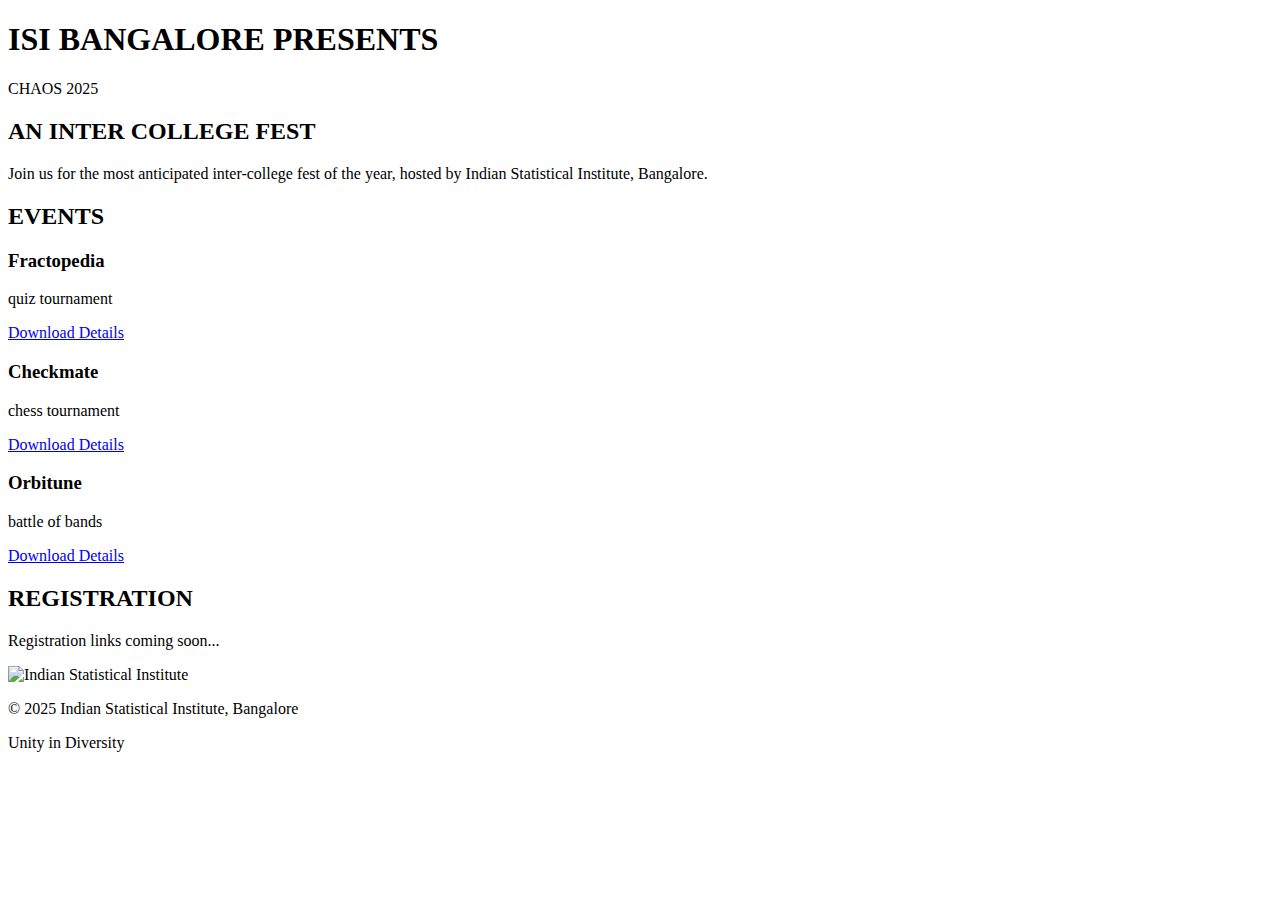
==== index.html @ 6eb68c9f "change names" ====
<!DOCTYPE html>
<html lang="en">
<head>
    <meta charset="UTF-8">
    <meta name="viewport" content="width=device-width, initial-scale=1.0">
    <title>CHAOS 2025 - ISI Bangalore Inter College Fest</title>
    <link rel="stylesheet" href="css/style.css">
    <link rel="icon" type="image/x-icon" href="images/favicon.ico">
</head>
<body>
    <header>
        <div class="container">
            <h1>ISI BANGALORE PRESENTS</h1>
            <div class="logo">CHAOS 2025</div>
            <h2>AN INTER COLLEGE FEST</h2>
        </div>
    </header>

    <section class="intro">
        <div class="container">
            <p>Join us for the most anticipated inter-college fest of the year, hosted by Indian Statistical Institute, Bangalore.</p>
        </div>
    </section>

    <section class="events">
        <div class="container">
            <h2>EVENTS</h2>
            
            <div class="event-item">
                <h3>Fractopedia</h3>
                <p>quiz tournament</p>
                <a href="pdfs/fractopedia.pdf" class="btn">Download Details</a>
            </div>
            
            <div class="event-item">
                <h3>Checkmate</h3>
                <p>chess tournament</p>
                <a href="pdfs/checkmate.pdf" class="btn">Download Details</a>
            </div>
            
            <div class="event-item">
                <h3>Orbitune</h3>
                <p>battle of bands</p>
                <a href="pdfs/orbitune.pdf" class="btn">Download Details</a>
            </div>
        </div>
    </section>

    <section class="registration">
        <div class="container">
            <h2>REGISTRATION</h2>
            <p>Registration links coming soon...</p>
            <!-- Payment links to be added later -->
        </div>
    </section>

    <footer>
        <div class="container">
            <img src="images/isi-logo.png" alt="Indian Statistical Institute" class="isi-logo">
            <p>© 2025 Indian Statistical Institute, Bangalore</p>
            <p>Unity in Diversity</p>
        </div>
    </footer>

    <script src="js/script.js"></script>
</body>
</html>
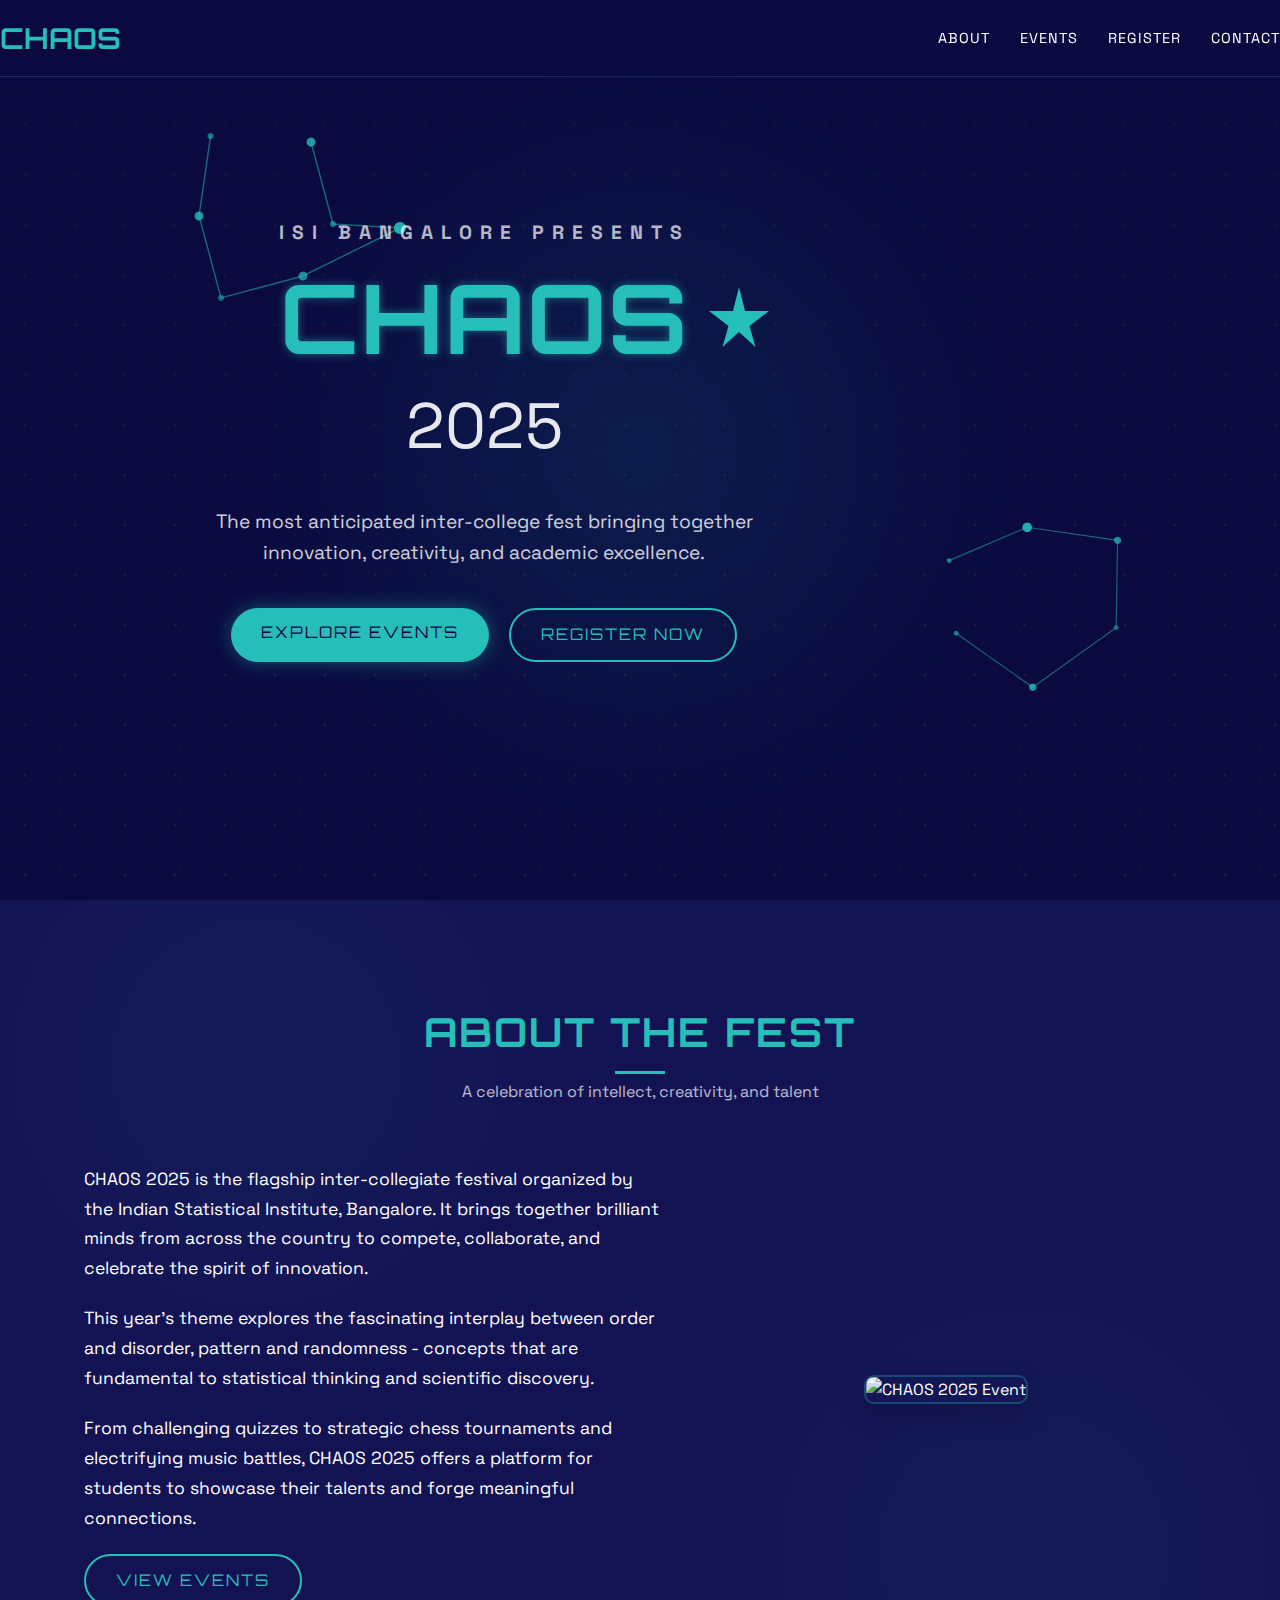
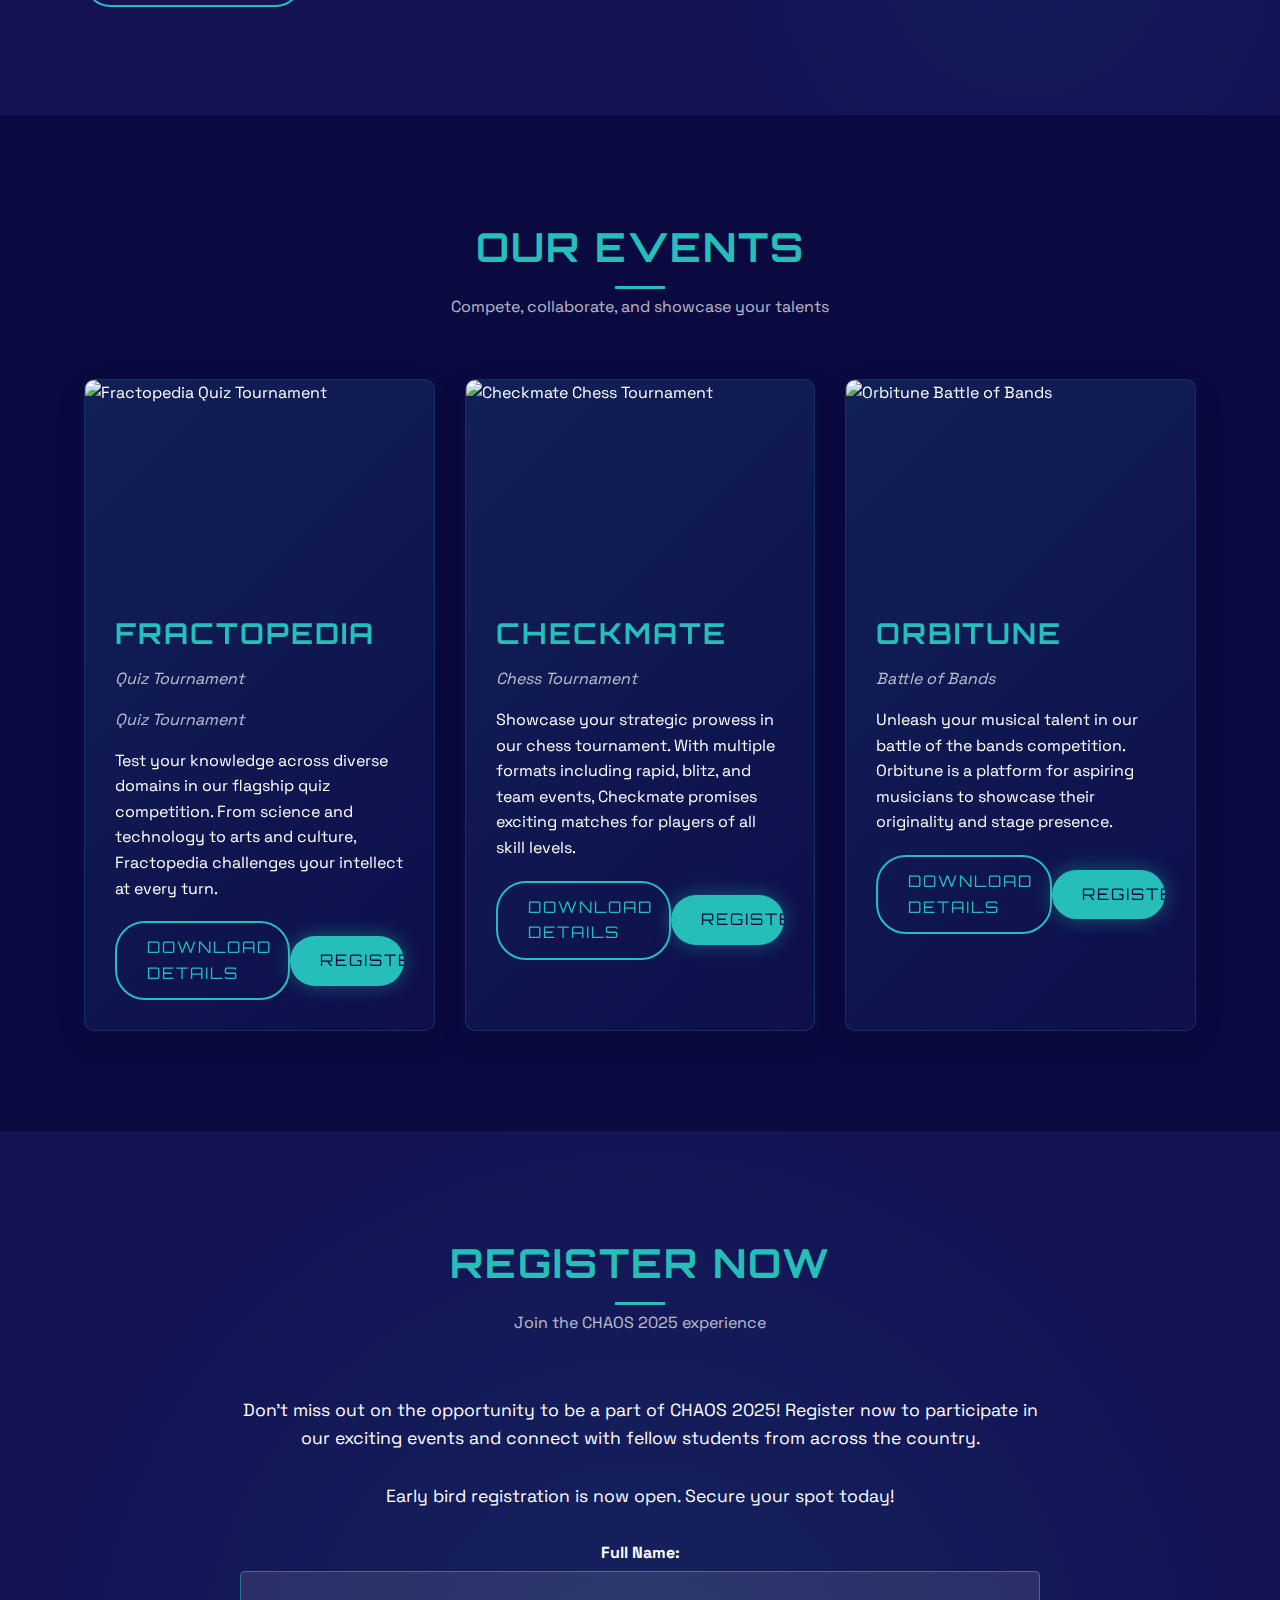
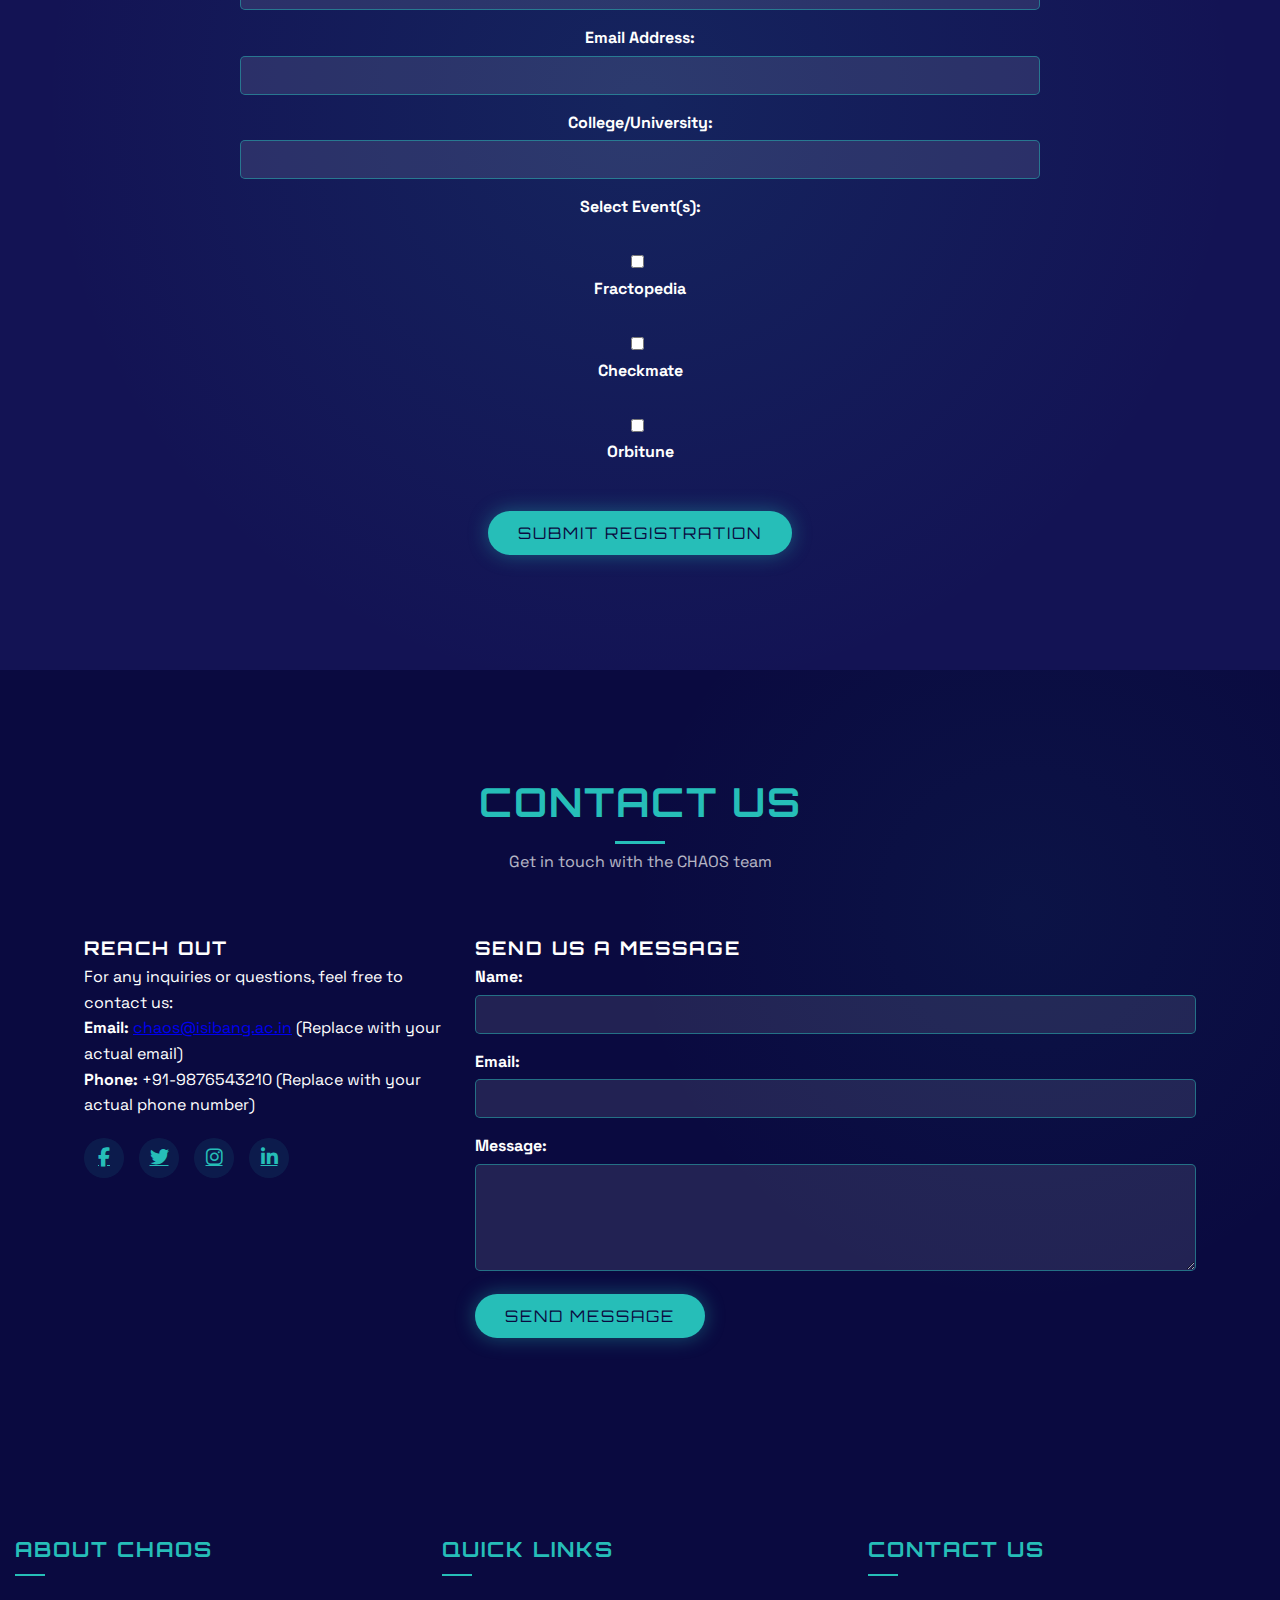
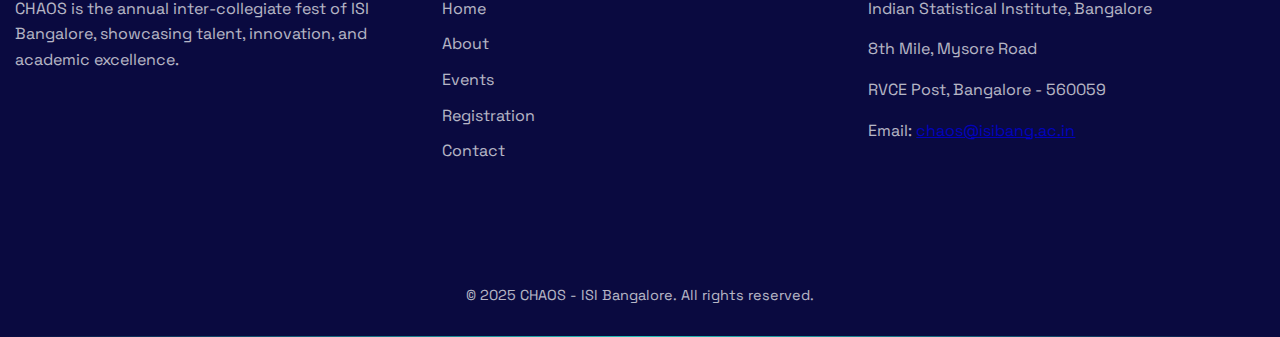
==== commit b2a6278d: "Update index.html" ====
--- a/index.html
+++ b/index.html
@@ -1,67 +1,1230 @@
 <!DOCTYPE html>
 <html lang="en">
+
 <head>
     <meta charset="UTF-8">
     <meta name="viewport" content="width=device-width, initial-scale=1.0">
-    <title>CHAOS 2025 - ISI Bangalore Inter College Fest</title>
-    <link rel="stylesheet" href="css/style.css">
-    <link rel="icon" type="image/x-icon" href="images/favicon.ico">
+    <title>CHAOS 2025 | ISI Bangalore</title>
+    <link rel="stylesheet" href="https://cdnjs.cloudflare.com/ajax/libs/font-awesome/6.4.0/css/all.min.css">
+    <link rel="preconnect" href="https://fonts.googleapis.com">
+    <link rel="preconnect" href="https://fonts.gstatic.com" crossorigin>
+    <link
+        href="https://fonts.googleapis.com/css2?family=Space+Grotesk:wght@300;400;500;600;700&family=Orbitron:wght@400;500;600;700&display=swap"
+        rel="stylesheet">
+    <style>
+        /* Reset & Base Styles */
+        *,
+        *::before,
+        *::after {
+            margin: 0;
+            padding: 0;
+            box-sizing: border-box;
+        }
+
+        :root {
+            --dark-blue: #0A0A40;
+            --light-blue: #131354;
+            --teal: #26BEB8;
+            --bright-teal: #3CFFE6;
+            --dark-teal: #1A8F8A;
+            --white: #FFFFFF;
+        }
+
+        html {
+            scroll-behavior: smooth;
+        }
+
+        body {
+            font-family: 'Space Grotesk', sans-serif;
+            background-color: var(--dark-blue);
+            color: var(--white);
+            line-height: 1.6;
+            overflow-x: hidden;
+            background-image:
+                radial-gradient(circle at 20% 20%, rgba(38, 190, 184, 0.03) 0%, transparent 200px),
+                radial-gradient(circle at 80% 80%, rgba(38, 190, 184, 0.05) 0%, transparent 400px);
+        }
+
+        /* Animation for background stars */
+        @keyframes float {
+            0% {
+                transform: translateY(0) rotate(0deg);
+            }
+
+            50% {
+                transform: translateY(-20px) rotate(5deg);
+            }
+
+            100% {
+                transform: translateY(0) rotate(0deg);
+            }
+        }
+
+        @keyframes pulse {
+            0% {
+                opacity: 0.3;
+            }
+
+            50% {
+                opacity: 1;
+            }
+
+            100% {
+                opacity: 0.3;
+            }
+        }
+
+        @keyframes fadeIn {
+            from {
+                opacity: 0;
+                transform: translateY(20px);
+            }
+
+            to {
+                opacity: 1;
+                transform: translateY(0);
+            }
+        }
+
+        /* Typography */
+        h1,
+        h2,
+        h3,
+        h4 {
+            font-family: 'Orbitron', sans-serif;
+            text-transform: uppercase;
+            letter-spacing: 2px;
+        }
+
+        /* Layout */
+        .container {
+            width: 90%;
+            max-width: 1200px;
+            margin: 0 auto;
+            padding: 0 20px;
+        }
+
+        section {
+            padding: 100px 0;
+            position: relative;
+        }
+
+        /* Navigation */
+        .navbar {
+            position: fixed;
+            top: 0;
+            left: 0;
+            width: 100%;
+            background-color: rgba(10, 10, 64, 0.95);
+            padding: 15px 0;
+            z-index: 1000;
+            backdrop-filter: blur(10px);
+            border-bottom: 1px solid rgba(38, 190, 184, 0.2);
+            transition: all 0.3s ease;
+        }
+
+        .navbar.scrolled {
+            padding: 10px 0;
+            box-shadow: 0 5px 20px rgba(0, 0, 0, 0.1);
+        }
+
+        .navbar-container {
+            display: flex;
+            justify-content: space-between;
+            align-items: center;
+        }
+
+        .logo-nav {
+            font-family: 'Orbitron', sans-serif;
+            font-size: 1.8rem;
+            color: var(--teal);
+            text-decoration: none;
+            font-weight: 700;
+        }
+
+        .nav-links {
+            display: flex;
+            list-style: none;
+        }
+
+        .nav-links li {
+            margin-left: 30px;
+        }
+
+        .nav-links a {
+            color: var(--white);
+            text-decoration: none;
+            font-size: 0.9rem;
+            letter-spacing: 1px;
+            text-transform: uppercase;
+            transition: color 0.3s;
+            position: relative;
+        }
+
+        .nav-links a::after {
+            content: '';
+            position: absolute;
+            width: 0;
+            height: 2px;
+            bottom: -5px;
+            left: 0;
+            background-color: var(--teal);
+            transition: width 0.3s;
+        }
+
+        .nav-links a:hover {
+            color: var(--teal);
+        }
+
+        .nav-links a:hover::after {
+            width: 100%;
+        }
+
+        .mobile-toggle {
+            display: none;
+            font-size: 1.5rem;
+            cursor: pointer;
+            color: var(--teal);
+        }
+
+        /* Hero Section */
+        .hero {
+            height: 100vh;
+            display: flex;
+            align-items: center;
+            justify-content: center;
+            text-align: center;
+            position: relative;
+            overflow: hidden;
+            padding-top: 80px;
+        }
+
+        .hero::before {
+            content: '';
+            position: absolute;
+            top: 0;
+            left: 0;
+            width: 100%;
+            height: 100%;
+            background-image:
+                radial-gradient(circle at 50% 50%, rgba(38, 190, 184, 0.1) 0%, transparent 50%),
+                linear-gradient(to bottom, rgba(10, 10, 64, 0.9) 0%, rgba(10, 10, 64, 0.7) 100%);
+            z-index: -1;
+        }
+
+        .hero-bg {
+            position: absolute;
+            top: 0;
+            left: 0;
+            width: 100%;
+            height: 100%;
+            z-index: -2;
+            opacity: 0.3;
+            background-color: var(--dark-blue);
+            background-image:
+                radial-gradient(white, rgba(255, 255, 255, .2) 2px, transparent 2px),
+                radial-gradient(white, rgba(255, 255, 255, .15) 1px, transparent 1px);
+            background-size: 50px 50px, 30px 30px;
+            background-position: 0 0, 15px 15px;
+        }
+
+        .star {
+            position: absolute;
+            background-color: white;
+            border-radius: 50%;
+        }
+
+        .constellation {
+            position: absolute;
+            width: 200px;
+            height: 200px;
+            z-index: -1;
+            animation: float 15s infinite ease-in-out;
+        }
+
+        .constellation.one {
+            top: 15%;
+            left: 15%;
+            transform: scale(1.5) rotate(30deg);
+        }
+
+        .constellation.two {
+            bottom: 20%;
+            right: 10%;
+            transform: scale(1.2) rotate(-15deg);
+        }
+
+        .hero-content {
+            position: relative;
+            z-index: 1;
+            max-width: 800px;
+            animation: fadeIn 1s ease-out forwards;
+        }
+
+        .hero-subtitle {
+            font-family: 'Space Grotesk', sans-serif;
+            text-transform: uppercase;
+            letter-spacing: 8px;
+            font-size: 1.2rem;
+            color: var(--white);
+            opacity: 0.7;
+            margin-bottom: 20px;
+        }
+
+        .hero-title {
+            font-size: 6rem;
+            line-height: 1;
+            color: var(--teal);
+            text-shadow: 0 0 10px rgba(38, 190, 184, 0.5);
+            margin-bottom: 10px;
+            position: relative;
+            display: inline-block;
+        }
+
+        .hero-title::after {
+            content: '';
+            display: inline-block;
+            width: 60px;
+            height: 60px;
+            background-image: url("data:image/svg+xml,%3Csvg xmlns='http://www.w3.org/2000/svg' viewBox='0 0 200 200'%3E%3Cpath d='M100 0L120 80H200L135 130L155 200L100 150L45 200L65 130L0 80H80L100 0Z' fill='%2326BEB8'/%3E%3C/svg%3E");
+            background-size: contain;
+            background-repeat: no-repeat;
+            position: absolute;
+            top: 50%;
+            transform: translateY(-50%);
+            right: -80px;
+            animation: pulse 3s infinite ease-in-out;
+        }
+
+        .hero-year {
+            font-size: 4rem;
+            color: var(--white);
+            margin-bottom: 30px;
+            opacity: 0.9;
+        }
+
+        .hero-description {
+            font-size: 1.2rem;
+            max-width: 600px;
+            margin: 0 auto 40px;
+            opacity: 0.8;
+        }
+
+        .btn {
+            display: inline-block;
+            padding: 12px 30px;
+            font-family: 'Orbitron', sans-serif;
+            font-size: 1rem;
+            text-transform: uppercase;
+            letter-spacing: 2px;
+            text-decoration: none;
+            border: none;
+            border-radius: 30px;
+            cursor: pointer;
+            transition: all 0.3s ease;
+            position: relative;
+            overflow: hidden;
+            z-index: 1;
+        }
+
+        .btn::before {
+            content: '';
+            position: absolute;
+            top: 0;
+            left: 0;
+            width: 100%;
+            height: 100%;
+            background: rgba(255, 255, 255, 0.1);
+            z-index: -1;
+            transform: translateX(-100%);
+            transition: all 0.3s ease;
+        }
+
+        .btn:hover::before {
+            transform: translateX(0);
+        }
+
+        .btn-primary {
+            background-color: var(--teal);
+            color: var(--dark-blue);
+            box-shadow: 0 0 20px rgba(38, 190, 184, 0.4);
+        }
+
+        .btn-primary:hover {
+            background-color: var(--bright-teal);
+            transform: translateY(-3px);
+            box-shadow: 0 10px 20px rgba(38, 190, 184, 0.6);
+        }
+
+        .btn-outline {
+            background-color: transparent;
+            border: 2px solid var(--teal);
+            color: var(--teal);
+        }
+
+        .btn-outline:hover {
+            background-color: var(--teal);
+            color: var(--dark-blue);
+        }
+
+        /* About Section */
+        .about {
+            background-color: var(--light-blue);
+            position: relative;
+        }
+
+        .about::before {
+            content: '';
+            position: absolute;
+            top: 0;
+            left: 0;
+            width: 100%;
+            height: 100%;
+            background-image:
+                radial-gradient(circle at 20% 20%, rgba(38, 190, 184, 0.05) 0%, transparent 300px),
+                radial-gradient(circle at 80% 80%, rgba(38, 190, 184, 0.05) 0%, transparent 300px);
+            z-index: 0;
+        }
+
+        .section-header {
+            text-align: center;
+            margin-bottom: 60px;
+            position: relative;
+            z-index: 1;
+        }
+
+        .section-title {
+            font-size: 2.5rem;
+            color: var(--teal);
+            margin-bottom: 15px;
+            position: relative;
+            display: inline-block;
+        }
+
+        .section-title::after {
+            content: '';
+            position: absolute;
+            bottom: -10px;
+            left: 50%;
+            width: 50px;
+            height: 3px;
+            background-color: var(--teal);
+            transform: translateX(-50%);
+        }
+
+        .section-subtitle {
+            font-size: 1rem;
+            color: var(--white);
+            opacity: 0.7;
+            max-width: 600px;
+            margin: 0 auto;
+        }
+
+        .about-content {
+            display: flex;
+            align-items: center;
+            justify-content: space-between;
+            flex-wrap: wrap;
+            position: relative;
+            z-index: 1;
+        }
+
+        .about-text {
+            flex-basis: 55%;
+            padding-right: 30px;
+        }
+
+        .about-text p {
+            margin-bottom: 20px;
+            font-size: 1.1rem;
+            line-height: 1.7;
+        }
+
+        .about-image {
+            flex-basis: 45%;
+            text-align: center;
+            position: relative;
+        }
+
+        .about-image img {
+            max-width: 100%;
+            height: auto;
+            border-radius: 10px;
+            box-shadow: 0 10px 30px rgba(0, 0, 0, 0.2);
+            border: 2px solid rgba(38, 190, 184, 0.3);
+        }
+
+        /* Events Section */
+        .events-container {
+            position: relative;
+            z-index: 1;
+        }
+
+        .events-grid {
+            display: grid;
+            grid-template-columns: repeat(auto-fit, minmax(300px, 1fr));
+            gap: 30px;
+            margin-top: 50px;
+        }
+
+        .event-card {
+            background-color: rgba(19, 19, 84, 0.6);
+            border-radius: 10px;
+            overflow: hidden;
+            box-shadow: 0 10px 30px rgba(0, 0, 0, 0.1);
+            border: 1px solid rgba(38, 190, 184, 0.2);
+            transition: all 0.3s ease;
+            position: relative;
+            z-index: 1;
+            backdrop-filter: blur(5px);
+        }
+
+        .event-card:hover {
+            transform: translateY(-10px);
+            box-shadow: 0 15px 40px rgba(38, 190, 184, 0.2);
+            border-color: rgba(38, 190, 184, 0.5);
+        }
+
+        .event-card::before {
+            content: '';
+            position: absolute;
+            top: 0;
+            left: 0;
+            width: 100%;
+            height: 100%;
+            background: linear-gradient(135deg, rgba(38, 190, 184, 0.1) 0%, transparent 100%);
+            z-index: -1;
+        }
+
+        .event-image {
+            height: 200px;
+            overflow: hidden;
+            position: relative;
+        }
+
+        .event-image img {
+            width: 100%;
+            height: 100%;
+            object-fit: cover;
+            transition: transform 0.5s ease;
+        }
+
+        .event-card:hover .event-image img {
+            transform: scale(1.1);
+        }
+
+        .event-content {
+            padding: 30px;
+        }
+
+        .event-title {
+            font-size: 1.8rem;
+            margin-bottom: 10px;
+            color: var(--teal);
+        }
+
+        .event-subtitle {
+            font-size: 1rem;
+            color: var(--white);
+            opacity: 0.7;
+            margin-bottom: 15px;
+            font-style: italic;
+        }
+
+        .event-description {
+            margin-bottom: 20px;
+            line-height: 1.6;
+        }
+
+        .event-footer {
+            display: flex;
+            justify-content: space-between;
+            align-items: center;
+            margin-top: 20px;
+        }
+
+        /* Registration Section */
+        .registration {
+            background-color: var(--light-blue);
+            position: relative;
+            text-align: center;
+        }
+
+        .registration::before {
+            content: '';
+            position: absolute;
+            top: 0;
+            left: 0;
+            width: 100%;
+            height: 100%;
+            background: radial-gradient(circle at center, rgba(38, 190, 184, 0.1) 0%, transparent 70%);
+            z-index: 0;
+        }
+
+        .registration-container {
+            position: relative;
+            z-index: 1;
+            max-width: 800px;
+            margin: 0 auto;
+        }
+
+        .registration-container p {
+            margin-bottom: 30px;
+            font-size: 1.1rem;
+        }
+
+        .cta-buttons {
+            display: flex;
+            justify-content: center;
+            gap: 20px;
+            margin-top: 40px;
+        }
+
+        /* Footer */
+        footer {
+            background-color: rgba(10, 10, 64, 0.9);
+            padding: 80px 0 30px;
+            position: relative;
+            overflow: hidden;
+        }
+
+        footer::before {
+            content: '';
+            position: absolute;
+            bottom: 0;
+            left: 0;
+            width: 100%;
+            height: 1px;
+            background: linear-gradient(to right, transparent, var(--teal), transparent);
+        }
+
+        .footer-container {
+            display: flex;
+            flex-wrap: wrap;
+            justify-content: space-between;
+            margin-bottom: 50px;
+        }
+
+        .footer-col {
+            flex: 1;
+            min-width: 250px;
+            margin-bottom: 30px;
+            padding: 0 15px;
+        }
+
+        .footer-col h3 {
+            color: var(--teal);
+            font-size: 1.3rem;
+            margin-bottom: 20px;
+            position: relative;
+            padding-bottom: 10px;
+        }
+
+        .footer-col h3::after {
+            content: '';
+            position: absolute;
+            bottom: 0;
+            left: 0;
+            width: 30px;
+            height: 2px;
+            background-color: var(--teal);
+        }
+
+        .footer-col p {
+            margin-bottom: 15px;
+            opacity: 0.7;
+        }
+
+        .social-links {
+            display: flex;
+            gap: 15px;
+            margin-top: 20px;
+        }
+
+        .social-link {
+            display: flex;
+            align-items: center;
+            justify-content: center;
+            width: 40px;
+            height: 40px;
+            background-color: rgba(38, 190, 184, 0.1);
+            border-radius: 50%;
+            color: var(--teal);
+            font-size: 1.2rem;
+            transition: all 0.3s ease;
+        }
+
+        .social-link:hover {
+            background-color: var(--teal);
+            color: var(--dark-blue);
+            transform: translateY(-3px);
+        }
+
+        .footer-links {
+            list-style: none;
+        }
+
+        .footer-links li {
+            margin-bottom: 10px;
+        }
+
+        .footer-links a {
+            color: var(--white);
+            text-decoration: none;
+            opacity: 0.7;
+            transition: all 0.3s ease;
+        }
+
+        .footer-links a:hover {
+            color: var(--teal);
+            opacity: 1;
+            padding-left: 5px;
+        }
+
+        .footer-bottom {
+            text-align: center;
+            padding-top: 30px;
+            opacity: 0.7;
+            font-size: 0.9rem;
+        }
+
+        .footer-logo {
+            text-align: center;
+            margin-bottom: 30px;
+        }
+
+        .footer-logo img {
+            height: 80px;
+            width: auto;
+        }
+
+        /* Responsive Design */
+        @media (max-width: 991px) {
+            .navbar-container {
+                padding: 0 20px;
+            }
+
+            .about-text,
+            .about-image {
+                flex-basis: 100%;
+                padding-right: 0;
+                margin-bottom: 40px;
+            }
+
+            .hero-title {
+                font-size: 4rem;
+            }
+
+            .hero-year {
+                font-size: 3rem;
+            }
+
+            .section-title {
+                font-size: 2rem;
+            }
+        }
+
+        @media (max-width: 768px) {
+            .mobile-toggle {
+                display: block;
+            }
+
+            .nav-links {
+                position: fixed;
+                top: 70px;
+                left: 0;
+                width: 100%;
+                flex-direction: column;
+                background-color: rgba(10, 10, 64, 0.95);
+                padding: 20px 0;
+                clip-path: polygon(0 0, 100% 0, 100% 0, 0 0);
+                transition: all 0.4s ease-out;
+                backdrop-filter: blur(10px);
+                border-bottom: 1px solid rgba(38, 190, 184, 0.2);
+            }
+
+            .nav-links.active {
+                clip-path: polygon(0 0, 100% 0, 100% 100%, 0 100%);
+            }
+
+            .nav-links li {
+                margin: 15px 0;
+                text-align: center;
+            }
+
+            .hero-title {
+                font-size: 3rem;
+            }
+
+            .hero-title::after {
+                width: 40px;
+                height: 40px;
+                right: -50px;
+            }
+
+            .hero-year {
+                font-size: 2.5rem;
+            }
+
+            .hero-subtitle {
+                font-size: 1rem;
+                letter-spacing: 5px;
+            }
+
+            .hero-description {
+                font-size: 1rem;
+            }
+
+            .cta-buttons {
+                flex-direction: column;
+                gap: 15px;
+            }
+
+            .section-title {
+                font-size: 1.8rem;
+            }
+
+            .event-card {
+                margin-bottom: 30px;
+            }
+
+            .footer-col {
+                flex-basis: 100%;
+            }
+        }
+
+        @media (max-width: 480px) {
+            .hero-title {
+                font-size: 2.5rem;
+            }
+
+            .hero-year {
+                font-size: 2rem;
+            }
+
+            .section-title {
+                font-size: 1.5rem;
+            }
+
+            .btn {
+                padding: 10px 25px;
+                font-size: 0.9rem;
+            }
+        }
+    </style>
 </head>
+
 <body>
-    <header>
+    <!-- Navigation -->
+    <nav class="navbar">
+        <div class="navbar-container">
+            <a href="#" class="logo-nav">CHAOS</a>
+            <div class="mobile-toggle">
+                <i class="fas fa-bars"></i>
+            </div>
+            <ul class="nav-links">
+                <li><a href="#about">About</a></li>
+                <li><a href="#events">Events</a></li>
+                <li><a href="#registration">Register</a></li>
+                <li><a href="#contact">Contact</a></li>
+            </ul>
+        </div>
+    </nav>
+
+    <!-- Hero Section -->
+    <section class="hero" id="home">
+        <div class="hero-bg"></div>
+
+        <!-- Constellation graphics -->
+        <div class="constellation one">
+            <svg viewBox="0 0 200 200" xmlns="http://www.w3.org/2000/svg">
+                <path d="M80,40 L120,80 L160,60 L120,120 L80,160 L40,120 L20,70" stroke="#26BEB8" stroke-width="1"
+                    fill="none" opacity="0.5" />
+                <circle cx="80" cy="40" r="3" fill="#26BEB8" opacity="0.8" />
+                <circle cx="120" cy="80" r="2" fill="#26BEB8" opacity="0.6" />
+                <circle cx="160" cy="60" r="4" fill="#26BEB8" opacity="0.9" />
+                <circle cx="120" cy="120" r="3" fill="#26BEB8" opacity="0.7" />
+                <circle cx="80" cy="160" r="2" fill="#26BEB8" opacity="0.5" />
+                <circle cx="40" cy="120" r="3" fill="#26BEB8" opacity="0.8" />
+                <circle cx="20" cy="70" r="2" fill="#26BEB8" opacity="0.6" />
+            </svg>
+        </div>
+
+        <div class="constellation two">
+            <svg viewBox="0 0 200 200" xmlns="http://www.w3.org/2000/svg">
+                <path d="M30,30 L100,20 L170,50 L150,120 L70,150 L20,90" stroke="#26BEB8" stroke-width="1" fill="none"
+                    opacity="0.5" />
+                <circle cx="30" cy="30" r="2" fill="#26BEB8" opacity="0.6" />
+                <circle cx="100" cy="20" r="4" fill="#26BEB8" opacity="0.9" />
+                <circle cx="170" cy="50" r="3" fill="#26BEB8" opacity="0.7" />
+                <circle cx="150" cy="120" r="2" fill="#26BEB8" opacity="0.5" />
+                <circle cx="70" cy="150" r="3" fill="#26BEB8" opacity="0.8" />
+                <circle cx="20" cy="90" r="2" fill="#26BEB8" opacity="0.6" />
+            </svg>
+        </div>
+
         <div class="container">
-            <h1>ISI BANGALORE PRESENTS</h1>
-            <div class="logo">CHAOS 2025</div>
-            <h2>AN INTER COLLEGE FEST</h2>
-        </div>
-    </header>
-
-    <section class="intro">
-        <div class="container">
-            <p>Join us for the most anticipated inter-college fest of the year, hosted by Indian Statistical Institute, Bangalore.</p>
-        </div>
-    </section>
-
-    <section class="events">
-        <div class="container">
-            <h2>EVENTS</h2>
-            
-            <div class="event-item">
-                <h3>Fractopedia</h3>
-                <p>quiz tournament</p>
-                <a href="pdfs/fractopedia.pdf" class="btn">Download Details</a>
-            </div>
-            
-            <div class="event-item">
-                <h3>Checkmate</h3>
-                <p>chess tournament</p>
-                <a href="pdfs/checkmate.pdf" class="btn">Download Details</a>
-            </div>
-            
-            <div class="event-item">
-                <h3>Orbitune</h3>
-                <p>battle of bands</p>
-                <a href="pdfs/orbitune.pdf" class="btn">Download Details</a>
+            <div class="hero-content">
+                <h3 class="hero-subtitle">ISI Bangalore Presents</h3>
+                <h1 class="hero-title">CHAOS</h1>
+                <div class="hero-year">2025</div>
+                <p class="hero-description">The most anticipated inter-college fest bringing together innovation,
+                    creativity, and academic excellence.</p>
+                <div class="cta-buttons">
+                    <a href="#events" class="btn btn-primary">Explore Events</a>
+                    <a href="#registration" class="btn btn-outline">Register Now</a>
+                </div>
             </div>
         </div>
     </section>
 
-    <section class="registration">
+    <!-- About Section -->
+    <section class="about" id="about">
         <div class="container">
-            <h2>REGISTRATION</h2>
-            <p>Registration links coming soon...</p>
-            <!-- Payment links to be added later -->
+            <div class="section-header">
+                <h2 class="section-title">About The Fest</h2>
+                <p class="section-subtitle">A celebration of intellect, creativity, and talent</p>
+            </div>
+
+            <div class="about-content">
+                <div class="about-text">
+                    <p>CHAOS 2025 is the flagship inter-collegiate festival organized by the Indian Statistical
+                        Institute, Bangalore. It brings together brilliant minds from across the country to compete,
+                        collaborate, and celebrate the spirit of innovation.</p>
+                    <p>This year's theme explores the fascinating interplay between order and disorder, pattern and
+                        randomness - concepts that are fundamental to statistical thinking and scientific discovery.</p>
+                    <p>From challenging quizzes to strategic chess tournaments and electrifying music battles, CHAOS
+                        2025 offers a platform for students to showcase their talents and forge meaningful connections.
+                    </p>
+                    <a href="#events" class="btn btn-outline">View Events</a>
+                </div>
+
+                <div class="about-image">
+                    <img src="https://via.placeholder.com/500x300" alt="CHAOS 2025 Event" />
+                </div>
+            </div>
         </div>
     </section>
 
+    <!-- Events Section -->
+    <section class="events" id="events">
+        <div class="container events-container">
+            <div class="section-header">
+                <h2 class="section-title">Our Events</h2>
+                <p class="section-subtitle">Compete, collaborate, and showcase your talents</p>
+            </div>
+
+            <div class="events-grid">
+                <!-- Event 1 -->
+                <div class="event-card">
+                    <div class="event-image">
+                        <img src="https://via.placeholder.com/600x400" alt="Fractopedia Quiz Tournament" />
+                    </div>
+                    <div class="event-content">
+                        <h3 class="event-title">Fractopedia</h3>
+                        <p class="event-subtitle">Quiz Tournament</p>
+                        <p class="event-subtitle">Quiz Tournament</p>
+                        <p class="event-description">Test your knowledge across diverse domains in our flagship quiz
+                            competition. From science and technology to arts and culture, Fractopedia challenges your
+                            intellect at every turn.</p>
+                        <div class="event-footer">
+                            <!--  FIXED:  Added target="_blank" and a more robust check for the PDF. -->
+                            <a href="pdfs/fractopedia.pdf" class="btn btn-outline" target="_blank"
+                                onclick="return checkFileExists(this.href);">Download Details</a>
+                            <a href="#registration" class="btn btn-primary">Register</a>
+                            <!-- Added registration button -->
+                        </div>
+                    </div>
+                </div>
+
+                <!-- Event 2 -->
+                <div class="event-card">
+                    <div class="event-image">
+                        <img src="https://via.placeholder.com/600x400" alt="Checkmate Chess Tournament" />
+                    </div>
+                    <div class="event-content">
+                        <h3 class="event-title">Checkmate</h3>
+                        <p class="event-subtitle">Chess Tournament</p>
+                        <p class="event-description">Showcase your strategic prowess in our chess tournament. With
+                            multiple formats including rapid, blitz, and team events, Checkmate promises exciting
+                            matches for players of all skill levels.</p>
+                        <div class="event-footer">
+                            <a href="pdfs/checkmate.pdf" class="btn btn-outline" target="_blank"
+                                onclick="return checkFileExists(this.href);">Download Details</a>
+                            <a href="#registration" class="btn btn-primary">Register</a>
+                        </div>
+                    </div>
+                </div>
+
+                <!-- Event 3 -->
+                <div class="event-card">
+                    <div class="event-image">
+                        <img src="https://via.placeholder.com/600x400" alt="Orbitune Battle of Bands" />
+                    </div>
+                    <div class="event-content">
+                        <h3 class="event-title">Orbitune</h3>
+                        <p class="event-subtitle">Battle of Bands</p>
+                        <p class="event-description">Unleash your musical talent in our battle of the bands competition.
+                            Orbitune is a platform for aspiring musicians to showcase their originality and stage
+                            presence.</p>
+                        <div class="event-footer">
+                            <a href="pdfs/orbitune.pdf" class="btn btn-outline" target="_blank"
+                                onclick="return checkFileExists(this.href);">Download Details</a>
+                            <a href="#registration" class="btn btn-primary">Register</a>
+                        </div>
+                    </div>
+                </div>
+            </div>
+        </div>
+    </section>
+
+    <!-- Registration Section -->
+    <section class="registration" id="registration">
+        <div class="container">
+            <div class="section-header">
+                <h2 class="section-title">Register Now</h2>
+                <p class="section-subtitle">Join the CHAOS 2025 experience</p>
+            </div>
+            <div class="registration-container">
+                <p>Don't miss out on the opportunity to be a part of CHAOS 2025! Register now to participate in our
+                    exciting events and connect with fellow students from across the country.</p>
+                <p>Early bird registration is now open. Secure your spot today!</p>
+
+                <!--  Registration Form (Simplified) -->
+                <form id="registrationForm" action="#" method="POST">
+                    <!-- Replace "#" with your actual form handling endpoint -->
+                    <div class="form-group">
+                        <label for="name">Full Name:</label>
+                        <input type="text" id="name" name="name" required>
+                    </div>
+                    <div class="form-group">
+                        <label for="email">Email Address:</label>
+                        <input type="email" id="email" name="email" required>
+                    </div>
+                    <div class="form-group">
+                        <label for="college">College/University:</label>
+                        <input type="text" id="college" name="college" required>
+                    </div>
+                    <div class="form-group">
+                        <label for="event">Select Event(s):</label><br>
+                        <input type="checkbox" id="fractopedia" name="event[]" value="Fractopedia">
+                        <label for="fractopedia">Fractopedia</label><br>
+                        <input type="checkbox" id="checkmate" name="event[]" value="Checkmate">
+                        <label for="checkmate">Checkmate</label><br>
+                        <input type="checkbox" id="orbitune" name="event[]" value="Orbitune">
+                        <label for="orbitune">Orbitune</label><br>
+                    </div>
+                    <div class="form-group">
+                        <button type="submit" class="btn btn-primary">Submit Registration</button>
+                    </div>
+                </form>
+            </div>
+        </div>
+    </section>
+
+
+    <!-- Contact Section -->
+    <section class="contact" id="contact">
+        <div class="container">
+            <div class="section-header">
+                <h2 class="section-title">Contact Us</h2>
+                <p class="section-subtitle">Get in touch with the CHAOS team</p>
+            </div>
+            <div class="contact-content">
+                <div class="contact-info">
+                    <h3>Reach Out</h3>
+                    <p>
+                        For any inquiries or questions, feel free to contact us:
+                    </p>
+                    <p>
+                        <strong>Email:</strong> <a href="mailto:chaos@isibang.ac.in">chaos@isibang.ac.in</a> (Replace
+                        with your actual email)
+                    </p>
+                    <p>
+                        <strong>Phone:</strong> +91-9876543210 (Replace with your actual phone number)
+                    </p>
+                    <div class="social-links">
+                        <a href="#" class="social-link" aria-label="Facebook"><i class="fab fa-facebook-f"></i></a>
+                        <a href="#" class="social-link" aria-label="Twitter"><i class="fab fa-twitter"></i></a>
+                        <a href="#" class="social-link" aria-label="Instagram"><i class="fab fa-instagram"></i></a>
+                        <a href="#" class="social-link" aria-label="LinkedIn"><i class="fab fa-linkedin-in"></i></a>
+                        <!-- Add more social links as needed -->
+                    </div>
+                </div>
+
+                <div class="contact-form">
+                    <h3>Send us a Message</h3>
+                    <form action="#" method="POST">
+                        <div class="form-group">
+                            <label for="contact-name">Name:</label>
+                            <input type="text" id="contact-name" name="name" required>
+                        </div>
+                        <div class="form-group">
+                            <label for="contact-email">Email:</label>
+                            <input type="email" id="contact-email" name="email" required>
+                        </div>
+                        <div class="form-group">
+                            <label for="contact-message">Message:</label>
+                            <textarea id="contact-message" name="message" rows="5" required></textarea>
+                        </div>
+                        <div class="form-group">
+                            <button type="submit" class="btn btn-primary">Send Message</button>
+                        </div>
+                    </form>
+                </div>
+            </div>
+        </div>
+    </section>
+
+    <!-- Footer -->
     <footer>
-        <div class="container">
-            <img src="images/isi-logo.png" alt="Indian Statistical Institute" class="isi-logo">
-            <p>© 2025 Indian Statistical Institute, Bangalore</p>
-            <p>Unity in Diversity</p>
+        <div class="footer-container">
+            <div class="footer-col">
+                <h3>About CHAOS</h3>
+                <p>CHAOS is the annual inter-collegiate fest of ISI Bangalore, showcasing talent, innovation, and
+                    academic excellence.</p>
+            </div>
+            <div class="footer-col">
+                <h3>Quick Links</h3>
+                <ul class="footer-links">
+                    <li><a href="#home">Home</a></li>
+                    <li><a href="#about">About</a></li>
+                    <li><a href="#events">Events</a></li>
+                    <li><a href="#registration">Registration</a></li>
+                    <li><a href="#contact">Contact</a></li>
+                </ul>
+            </div>
+            <div class="footer-col">
+                <h3>Contact Us</h3>
+                <p>Indian Statistical Institute, Bangalore</p>
+                <p>8th Mile, Mysore Road</p>
+                <p>RVCE Post, Bangalore - 560059</p>
+                <p>Email: <a href="mailto:chaos@isibang.ac.in">chaos@isibang.ac.in</a></p>
+            </div>
+        </div>
+        <div class="footer-bottom">
+            © 2025 CHAOS - ISI Bangalore. All rights reserved.
         </div>
     </footer>
-
-    <script src="js/script.js"></script>
+    <!--  JavaScript for Navbar Toggle and Scroll -->
+    <script>
+        document.addEventListener('DOMContentLoaded', function () {
+            const mobileToggle = document.querySelector('.mobile-toggle');
+            const navLinks = document.querySelector('.nav-links');
+            const navbar = document.querySelector('.navbar');
+
+            // Mobile Menu Toggle
+            mobileToggle.addEventListener('click', function () {
+                navLinks.classList.toggle('active');
+            });
+
+            // Navbar Scroll Effect
+            window.addEventListener('scroll', function () {
+                if (window.scrollY > 50) {
+                    navbar.classList.add('scrolled');
+                } else {
+                    navbar.classList.remove('scrolled');
+                }
+            });
+
+            // Close mobile menu when a link is clicked
+            document.querySelectorAll('.nav-links a').forEach(link => {
+                link.addEventListener('click', () => {
+                    if (navLinks.classList.contains('active')) {
+                        navLinks.classList.remove('active');
+                    }
+                });
+            });
+
+            // Function to prevent default if PDF doesn't exist
+            function checkFileExists(url) {
+                var http = new XMLHttpRequest();
+                http.open('HEAD', url, false);
+                http.send();
+                if (http.status === 404) {
+                    alert("Details for this event will be uploaded soon!"); // Or any other error handling
+                    return false; // Prevent link from opening
+                }
+                return true; // Allow link to open
+            }
+
+            // Smooth scrolling for anchor links (optional, but good UX)
+            document.querySelectorAll('a[href^="#"]').forEach(anchor => {
+                anchor.addEventListener('click', function (e) {
+                    e.preventDefault();
+                    document.querySelector(this.getAttribute('href')).scrollIntoView({
+                        behavior: 'smooth'
+                    });
+                });
+            });
+
+        });
+    </script>
+
+    <style>
+        /* Add styles for the forms - make them look good! */
+        .form-group {
+            margin-bottom: 15px;
+        }
+
+        .form-group label {
+            display: block;
+            margin-bottom: 5px;
+            color: var(--white);
+            font-weight: bold;
+        }
+
+        .form-group input[type="text"],
+        .form-group input[type="email"],
+        .form-group textarea,
+        .form-group select {
+            width: 100%;
+            padding: 10px;
+            border: 1px solid rgba(38, 190, 184, 0.5);
+            border-radius: 5px;
+            background-color: rgba(255, 255, 255, 0.1);
+            color: var(--white);
+            font-family: 'Space Grotesk', sans-serif;
+            transition: border-color 0.3s ease;
+        }
+
+        .form-group input[type="checkbox"] {
+            margin-right: 5px;
+        }
+
+
+        .form-group input[type="text"]:focus,
+        .form-group input[type="email"]:focus,
+        .form-group textarea:focus,
+        .form-group select:focus {
+            border-color: var(--teal);
+            outline: none;
+        }
+
+        .form-group textarea {
+            resize: vertical;
+            /* Allow vertical resizing */
+        }
+
+        /* Contact section layout */
+        .contact-content {
+            display: flex;
+            flex-wrap: wrap;
+            justify-content: space-between;
+            gap: 30px;
+        }
+
+        .contact-info {
+            flex: 1;
+            min-width: 250px;
+        }
+
+        .contact-form {
+            flex: 2;
+            min-width: 300px;
+
+        }
+    </style>
 </body>
-</html>+
+</html>
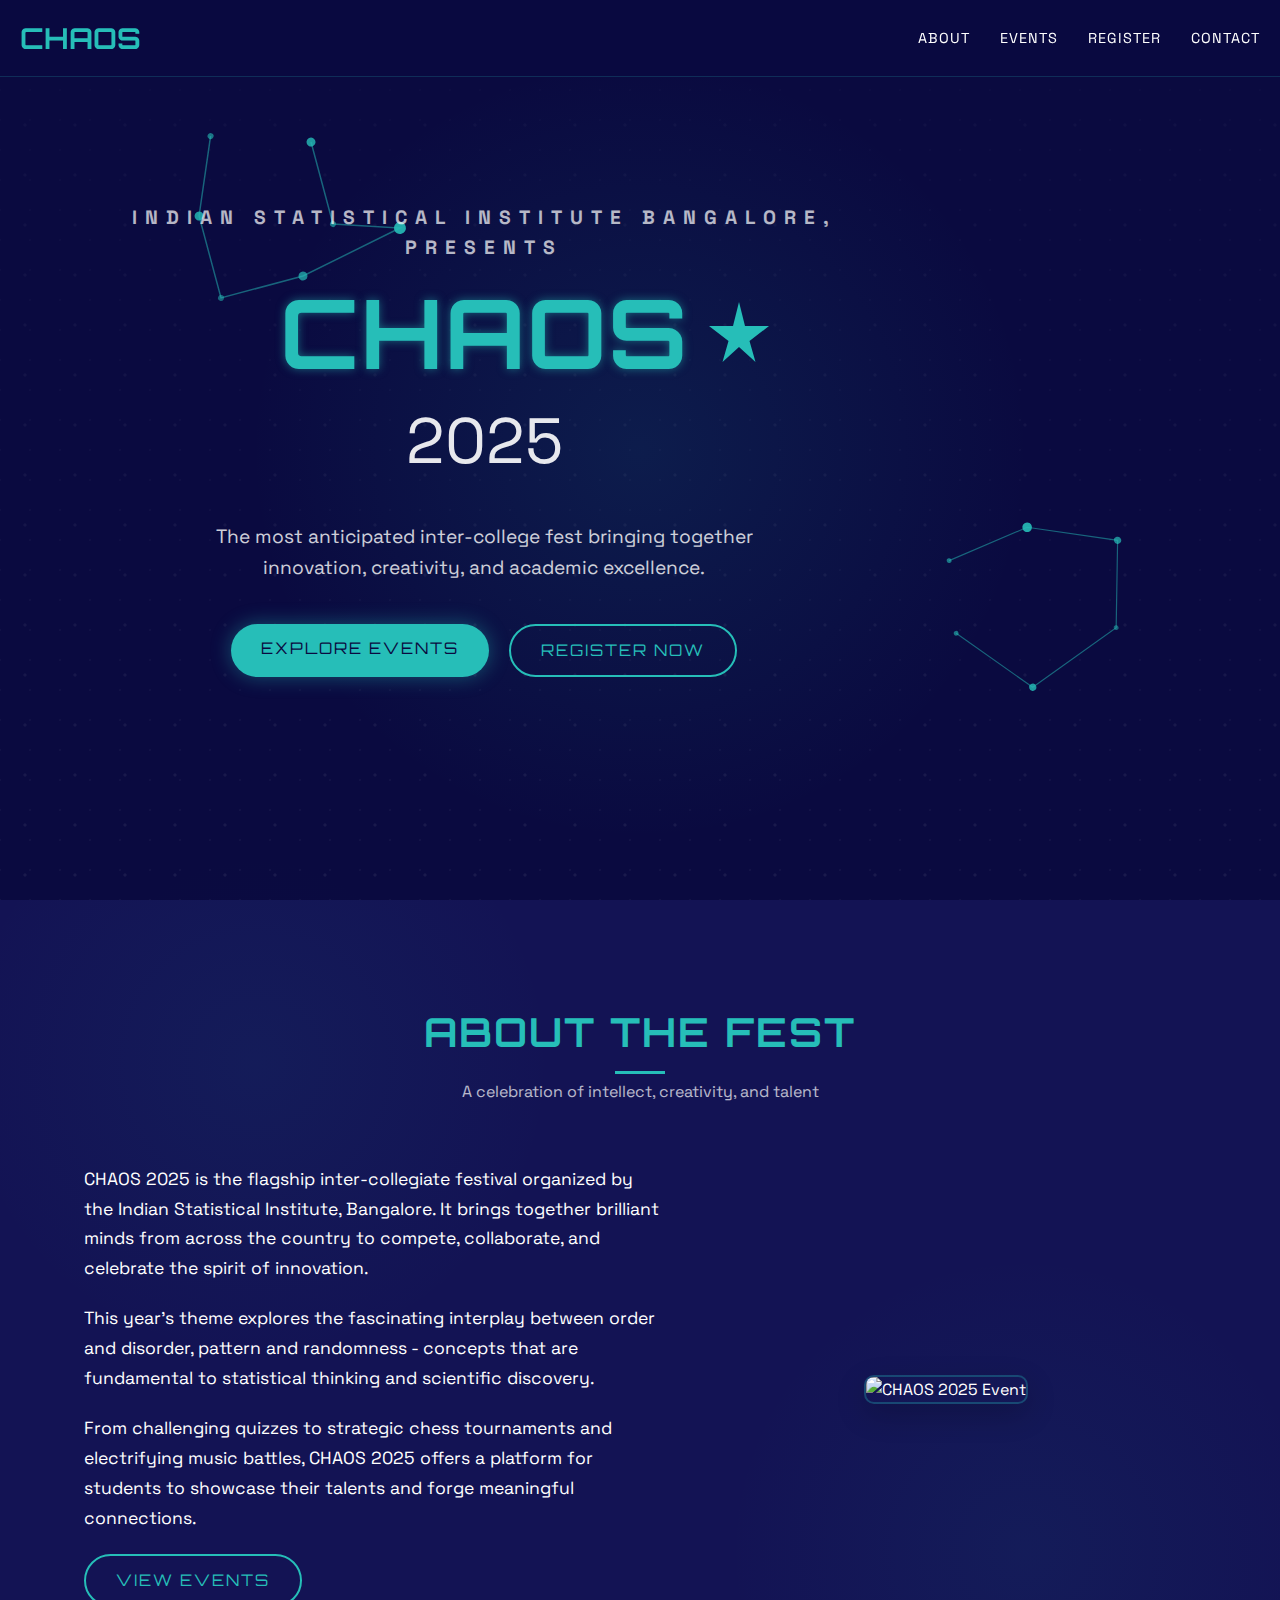
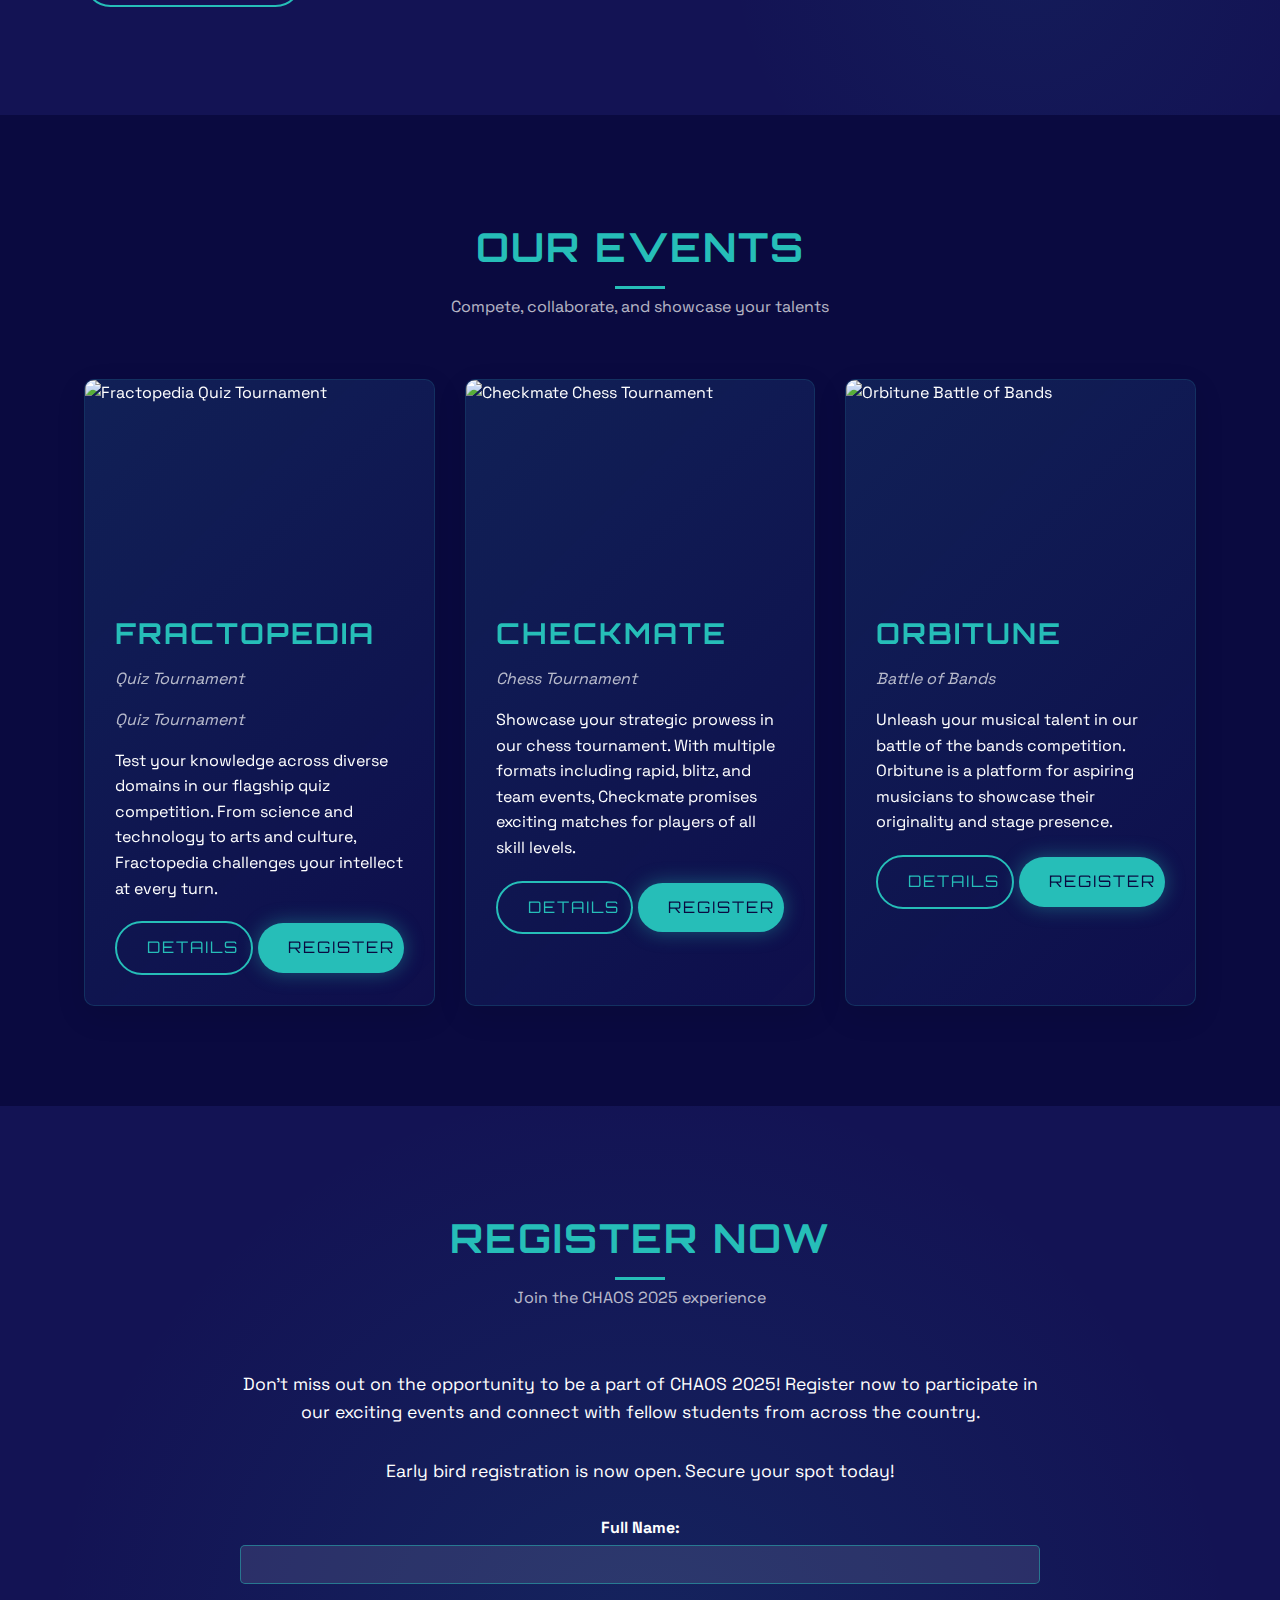
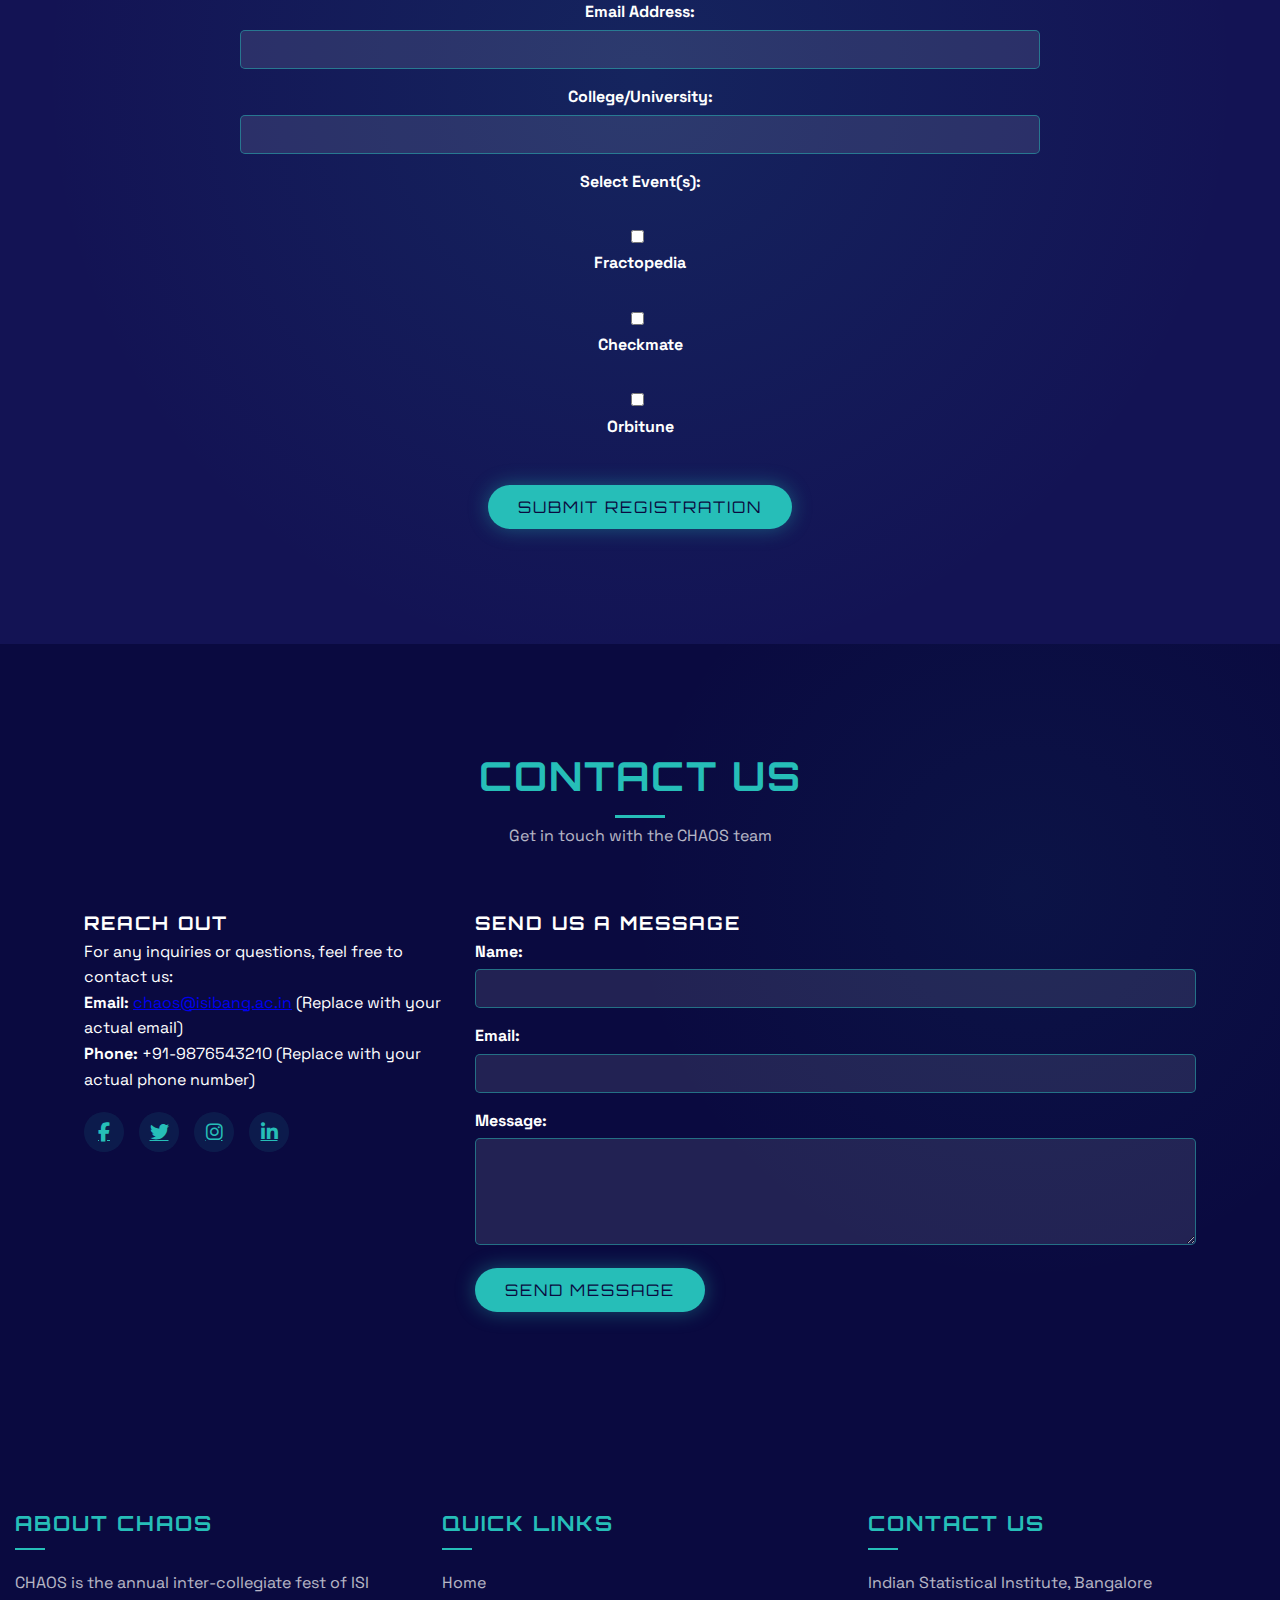
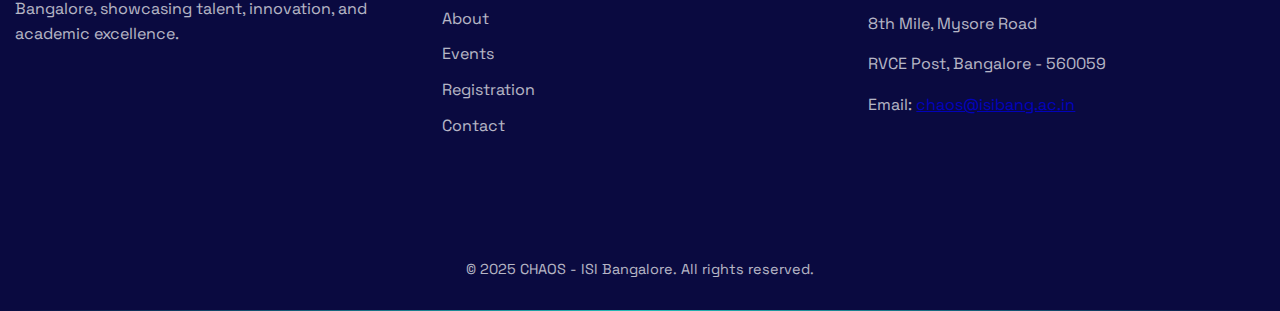
==== commit 4a516ff2: "Update index.html" ====
--- a/index.html
+++ b/index.html
@@ -16,7 +16,7 @@
         *,
         *::before,
         *::after {
-            margin: 0;
+            margin:0;
             padding: 0;
             box-sizing: border-box;
         }
@@ -140,11 +140,13 @@
             color: var(--teal);
             text-decoration: none;
             font-weight: 700;
+            margin-left: 20px; 
         }
 
         .nav-links {
             display: flex;
             list-style: none;
+            margin-right: 20px;
         }
 
         .nav-links li {
@@ -312,6 +314,8 @@
 
         .btn {
             display: inline-block;
+            justify-content: center;
+            align-items: center;
             padding: 12px 30px;
             font-family: 'Orbitron', sans-serif;
             font-size: 1rem;
@@ -325,6 +329,7 @@
             position: relative;
             overflow: hidden;
             z-index: 1;
+            text-align: center;
         }
 
         .btn::before {
@@ -540,6 +545,7 @@
             display: flex;
             justify-content: space-between;
             align-items: center;
+            gap: 5px;
             margin-top: 20px;
         }
 
@@ -807,6 +813,8 @@
             }
 
             .btn {
+                justify-content: center;
+                align-items: center;
                 padding: 10px 25px;
                 font-size: 0.9rem;
             }
@@ -865,7 +873,7 @@
 
         <div class="container">
             <div class="hero-content">
-                <h3 class="hero-subtitle">ISI Bangalore Presents</h3>
+                <h3 class="hero-subtitle">INDIAN STATISTICAL INSTITUTE BANGALORE, presents </h3>
                 <h1 class="hero-title">CHAOS</h1>
                 <div class="hero-year">2025</div>
                 <p class="hero-description">The most anticipated inter-college fest bringing together innovation,
@@ -930,7 +938,7 @@
                         <div class="event-footer">
                             <!--  FIXED:  Added target="_blank" and a more robust check for the PDF. -->
                             <a href="pdfs/fractopedia.pdf" class="btn btn-outline" target="_blank"
-                                onclick="return checkFileExists(this.href);">Download Details</a>
+                                onclick="return checkFileExists(this.href);">Details</a>
                             <a href="#registration" class="btn btn-primary">Register</a>
                             <!-- Added registration button -->
                         </div>
@@ -950,7 +958,7 @@
                             matches for players of all skill levels.</p>
                         <div class="event-footer">
                             <a href="pdfs/checkmate.pdf" class="btn btn-outline" target="_blank"
-                                onclick="return checkFileExists(this.href);">Download Details</a>
+                                onclick="return checkFileExists(this.href);">Details</a>
                             <a href="#registration" class="btn btn-primary">Register</a>
                         </div>
                     </div>
@@ -969,7 +977,7 @@
                             presence.</p>
                         <div class="event-footer">
                             <a href="pdfs/orbitune.pdf" class="btn btn-outline" target="_blank"
-                                onclick="return checkFileExists(this.href);">Download Details</a>
+                                onclick="return checkFileExists(this.href);">Details</a>
                             <a href="#registration" class="btn btn-primary">Register</a>
                         </div>
                     </div>
